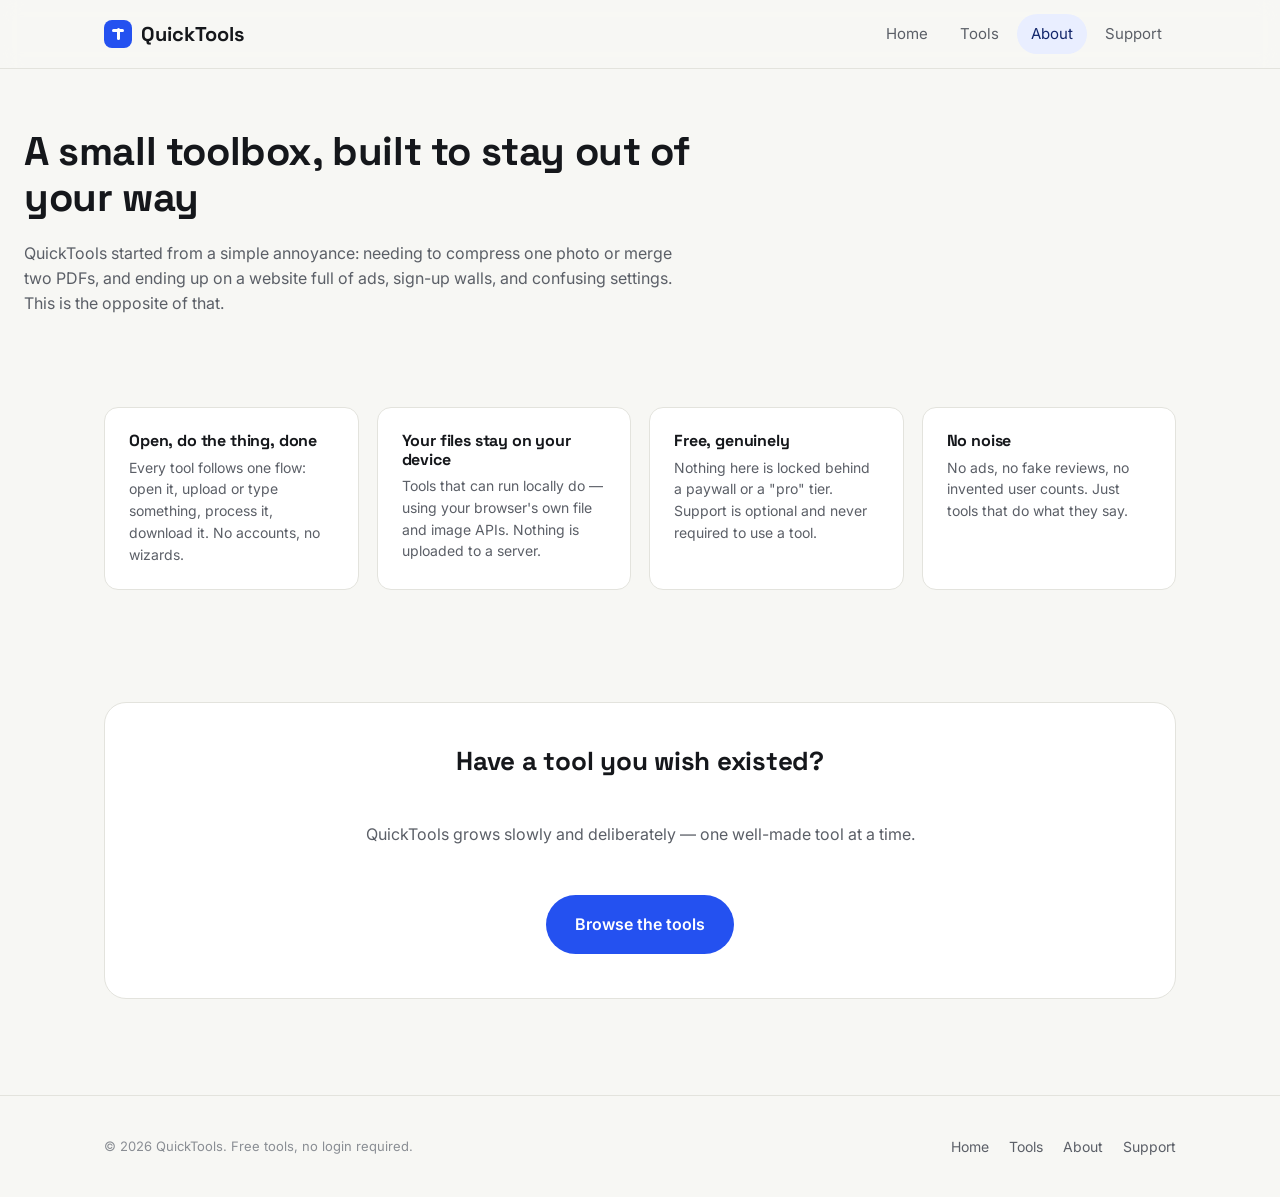
==== about.html @ b6b74f3a "Initial commit" ====
<!DOCTYPE html>
<html lang="en">
<head>
<meta charset="UTF-8">
<meta name="viewport" content="width=device-width, initial-scale=1.0">
<title>About — QuickTools</title>
<meta name="description" content="QuickTools is a free collection of simple, browser-based tools for everyday tasks. No login, no uploads, no ads.">
<link rel="preconnect" href="https://fonts.googleapis.com">
<link href="https://fonts.googleapis.com/css2?family=Space+Grotesk:wght@500;700&family=Inter:wght@400;500;600;700&display=swap" rel="stylesheet">
<link rel="stylesheet" href="css/style.css">
</head>
<body>

<header class="site-header">
  <div class="wrap">
    <a href="index.html" class="logo">
      <span class="logo-mark" aria-hidden="true"></span>
      QuickTools
    </a>
    <nav class="main-nav" id="mainNav" aria-label="Primary">
      <a href="index.html">Home</a>
      <a href="tools.html">Tools</a>
      <a href="about.html" aria-current="page">About</a>
      <a href="support.html">Support</a>
    </nav>
    <button class="nav-toggle" aria-label="Toggle menu" aria-expanded="false" aria-controls="mainNav">
      <span></span>
    </button>
  </div>
</header>

<main>
  <section class="about-hero">
    <div class="wrap">
      <h1 style="font-size: clamp(28px, 4vw, 40px);">A small toolbox, built to stay out of your way</h1>
      <p class="lede" style="font-size: 16px;">QuickTools started from a simple annoyance: needing to compress one photo or merge two PDFs, and ending up on a website full of ads, sign-up walls, and confusing settings. This is the opposite of that.</p>
    </div>
  </section>

  <section>
    <div class="wrap">
      <div class="value-grid">
        <div class="value-card">
          <h3>Open, do the thing, done</h3>
          <p>Every tool follows one flow: open it, upload or type something, process it, download it. No accounts, no wizards.</p>
        </div>
        <div class="value-card">
          <h3>Your files stay on your device</h3>
          <p>Tools that can run locally do — using your browser's own file and image APIs. Nothing is uploaded to a server.</p>
        </div>
        <div class="value-card">
          <h3>Free, genuinely</h3>
          <p>Nothing here is locked behind a paywall or a "pro" tier. Support is optional and never required to use a tool.</p>
        </div>
        <div class="value-card">
          <h3>No noise</h3>
          <p>No ads, no fake reviews, no invented user counts. Just tools that do what they say.</p>
        </div>
      </div>
    </div>
  </section>

  <section>
    <div class="wrap">
      <div class="strip center">
        <h2>Have a tool you wish existed?</h2>
        <p>QuickTools grows slowly and deliberately — one well-made tool at a time.</p>
        <a href="tools.html" class="btn btn-primary btn-lg">Browse the tools</a>
      </div>
    </div>
  </section>
</main>

<footer class="site-footer">
  <div class="wrap">
    <div class="copy">© 2026 QuickTools. Free tools, no login required.</div>
    <nav aria-label="Footer">
      <a href="index.html">Home</a>
      <a href="tools.html">Tools</a>
      <a href="about.html">About</a>
      <a href="support.html">Support</a>
    </nav>
  </div>
</footer>

<script src="js/main.js"></script>
</body>
</html>
---- css/style.css ----
/* ==========================================================================
   QuickTools — design tokens
   ========================================================================== */

:root {
  /* color */
  --bg: #F7F7F4;
  --surface: #FFFFFF;
  --surface-sunken: #F0F0EC;
  --ink: #15171B;
  --ink-soft: #5B5F67;
  --ink-faint: #8A8E94;
  --border: #E3E3DD;
  --border-strong: #CFCFC6;
  --accent: #2451F0;
  --accent-ink: #12266B;
  --accent-soft: #E9EEFF;
  --good: #1E8E5A;
  --good-soft: #E7F5EC;
  --bad: #C0392B;
  --bad-soft: #FBEAE8;

  /* type */
  --font-display: "Space Grotesk", "Segoe UI", sans-serif;
  --font-body: "Inter", "Segoe UI", sans-serif;

  /* layout */
  --maxw: 1120px;
  --radius-sm: 8px;
  --radius: 14px;
  --radius-lg: 22px;
  --shadow-sm: 0 1px 2px rgba(21, 23, 27, 0.06);
  --shadow: 0 6px 24px rgba(21, 23, 27, 0.08);
}

@media (prefers-color-scheme: dark) {
  :root:not([data-theme="light"]) {
    --bg: #131417;
    --surface: #1B1D21;
    --surface-sunken: #202226;
    --ink: #F1F1EF;
    --ink-soft: #ABAFB6;
    --ink-faint: #75797F;
    --border: #2B2D32;
    --border-strong: #3A3D43;
    --accent: #5C82FF;
    --accent-ink: #DCE4FF;
    --accent-soft: #202744;
    --good: #4CC585;
    --good-soft: #16281F;
    --bad: #E5786A;
    --bad-soft: #2E1917;
  }
}

:root[data-theme="dark"] {
  --bg: #131417;
  --surface: #1B1D21;
  --surface-sunken: #202226;
  --ink: #F1F1EF;
  --ink-soft: #ABAFB6;
  --ink-faint: #75797F;
  --border: #2B2D32;
  --border-strong: #3A3D43;
  --accent: #5C82FF;
  --accent-ink: #DCE4FF;
  --accent-soft: #202744;
  --good: #4CC585;
  --good-soft: #16281F;
  --bad: #E5786A;
  --bad-soft: #2E1917;
}

/* ==========================================================================
   Reset & base
   ========================================================================== */

* { box-sizing: border-box; }
html { -webkit-text-size-adjust: 100%; }

body {
  margin: 0;
  background: var(--bg);
  color: var(--ink);
  font-family: var(--font-body);
  font-size: 16px;
  line-height: 1.55;
  -webkit-font-smoothing: antialiased;
}

img { max-width: 100%; display: block; }

h1, h2, h3, h4 {
  font-family: var(--font-display);
  color: var(--ink);
  line-height: 1.15;
  margin: 0 0 0.5em;
  letter-spacing: -0.01em;
}

p { margin: 0 0 1em; color: var(--ink-soft); }

a { color: inherit; text-decoration: none; }

button, input, select {
  font-family: inherit;
  font-size: inherit;
  color: inherit;
}

:focus-visible {
  outline: 2px solid var(--accent);
  outline-offset: 2px;
  border-radius: 4px;
}

@media (prefers-reduced-motion: reduce) {
  *, *::before, *::after {
    animation-duration: 0.001ms !important;
    transition-duration: 0.001ms !important;
  }
}

.wrap {
  max-width: var(--maxw);
  margin: 0 auto;
  padding: 0 24px;
}

.visually-hidden {
  position: absolute;
  width: 1px; height: 1px;
  overflow: hidden;
  clip: rect(0 0 0 0);
  white-space: nowrap;
}

/* ==========================================================================
   Header / nav
   ========================================================================== */

.site-header {
  position: sticky;
  top: 0;
  z-index: 40;
  background: color-mix(in srgb, var(--bg) 88%, transparent);
  backdrop-filter: blur(10px);
  border-bottom: 1px solid var(--border);
}

.site-header .wrap {
  display: flex;
  align-items: center;
  justify-content: space-between;
  height: 68px;
}

.logo {
  display: flex;
  align-items: center;
  gap: 9px;
  font-family: var(--font-display);
  font-weight: 700;
  font-size: 20px;
  color: var(--ink);
}

.logo-mark {
  width: 28px;
  height: 28px;
  border-radius: 8px;
  background: var(--accent);
  position: relative;
  flex-shrink: 0;
}
.logo-mark::before,
.logo-mark::after {
  content: "";
  position: absolute;
  background: var(--surface);
  border-radius: 2px;
}
.logo-mark::before { width: 12px; height: 3px; top: 9px; left: 8px; }
.logo-mark::after { width: 3px; height: 12px; top: 8px; left: 12.5px; }

.main-nav {
  display: flex;
  align-items: center;
  gap: 4px;
}

.main-nav a {
  padding: 8px 14px;
  border-radius: 999px;
  font-size: 15px;
  color: var(--ink-soft);
  transition: background 0.15s ease, color 0.15s ease;
}
.main-nav a:hover { background: var(--surface-sunken); color: var(--ink); }
.main-nav a[aria-current="page"] { color: var(--accent-ink); background: var(--accent-soft); }

.nav-toggle {
  display: none;
  width: 40px;
  height: 40px;
  border-radius: 10px;
  border: 1px solid var(--border);
  background: var(--surface);
  align-items: center;
  justify-content: center;
  cursor: pointer;
}
.nav-toggle span,
.nav-toggle span::before,
.nav-toggle span::after {
  content: "";
  display: block;
  width: 18px;
  height: 2px;
  background: var(--ink);
  position: relative;
  transition: transform 0.2s ease, opacity 0.2s ease;
}
.nav-toggle span::before { position: absolute; top: -6px; }
.nav-toggle span::after { position: absolute; top: 6px; }

@media (max-width: 760px) {
  .main-nav {
    position: fixed;
    inset: 68px 0 0 0;
    background: var(--bg);
    flex-direction: column;
    align-items: stretch;
    gap: 0;
    padding: 12px 20px;
    transform: translateY(-8px);
    opacity: 0;
    pointer-events: none;
    transition: opacity 0.18s ease, transform 0.18s ease;
    border-top: 1px solid var(--border);
  }
  .main-nav.open {
    opacity: 1;
    transform: translateY(0);
    pointer-events: auto;
  }
  .main-nav a {
    padding: 16px 8px;
    border-bottom: 1px solid var(--border);
    border-radius: 0;
    font-size: 17px;
  }
  .nav-toggle { display: flex; }
  .nav-toggle[aria-expanded="true"] span { background: transparent; }
  .nav-toggle[aria-expanded="true"] span::before { transform: rotate(45deg) translate(4px, 5px); }
  .nav-toggle[aria-expanded="true"] span::after { transform: rotate(-45deg) translate(4px, -5px); }
}

/* ==========================================================================
   Buttons
   ========================================================================== */

.btn {
  display: inline-flex;
  align-items: center;
  justify-content: center;
  gap: 8px;
  padding: 13px 22px;
  border-radius: 999px;
  border: 1px solid transparent;
  font-weight: 600;
  font-size: 15px;
  cursor: pointer;
  transition: transform 0.12s ease, background 0.15s ease, border-color 0.15s ease;
  white-space: nowrap;
}
.btn:active { transform: scale(0.98); }

.btn-primary {
  background: var(--accent);
  color: #fff;
}
.btn-primary:hover { background: var(--accent-ink); }
.btn-primary:disabled {
  background: var(--border-strong);
  color: var(--ink-faint);
  cursor: not-allowed;
  transform: none;
}

.btn-secondary {
  background: var(--surface);
  border-color: var(--border-strong);
  color: var(--ink);
}
.btn-secondary:hover { background: var(--surface-sunken); }

.btn-ghost {
  background: transparent;
  color: var(--ink-soft);
}
.btn-ghost:hover { color: var(--ink); background: var(--surface-sunken); }

.btn-block { width: 100%; }
.btn-lg { padding: 16px 28px; font-size: 16px; }

/* ==========================================================================
   Hero
   ========================================================================== */

.hero {
  padding: 76px 0 56px;
}
.hero-eyebrow {
  font-size: 15px;
  color: var(--accent-ink);
  font-weight: 600;
  margin-bottom: 14px;
}
.hero h1 {
  font-size: clamp(36px, 6vw, 58px);
  max-width: 15ch;
}
.hero .lede {
  font-size: 19px;
  max-width: 46ch;
  margin-top: 14px;
}

.search-shell {
  margin-top: 32px;
  max-width: 640px;
}
.search-box {
  display: flex;
  align-items: center;
  gap: 10px;
  background: var(--surface);
  border: 1.5px solid var(--border-strong);
  border-radius: 999px;
  padding: 6px 6px 6px 20px;
  box-shadow: var(--shadow-sm);
  transition: border-color 0.15s ease, box-shadow 0.15s ease;
}
.search-box:focus-within {
  border-color: var(--accent);
  box-shadow: 0 0 0 4px var(--accent-soft);
}
.search-box svg { flex-shrink: 0; color: var(--ink-faint); }
.search-box input {
  border: none;
  outline: none;
  background: transparent;
  flex: 1;
  padding: 12px 0;
  font-size: 16px;
}
.search-box input::placeholder { color: var(--ink-faint); }
.search-box .btn { flex-shrink: 0; }

.search-results {
  margin-top: 10px;
  background: var(--surface);
  border: 1px solid var(--border);
  border-radius: var(--radius);
  overflow: hidden;
  box-shadow: var(--shadow);
  display: none;
}
.search-results.open { display: block; }
.search-results a {
  display: flex;
  align-items: center;
  gap: 12px;
  padding: 14px 18px;
  border-bottom: 1px solid var(--border);
  font-size: 15px;
}
.search-results a:last-child { border-bottom: none; }
.search-results a:hover { background: var(--surface-sunken); }
.search-results .sr-name { font-weight: 600; }
.search-results .sr-desc { color: var(--ink-faint); font-size: 13px; }
.search-results .empty { padding: 18px; color: var(--ink-faint); font-size: 14px; }

/* ==========================================================================
   Sections
   ========================================================================== */

section { padding: 56px 0; }
.section-head {
  display: flex;
  align-items: flex-end;
  justify-content: space-between;
  gap: 20px;
  margin-bottom: 28px;
  flex-wrap: wrap;
}
.section-head h2 { font-size: 28px; margin: 0; }
.section-head p { margin: 6px 0 0; }

/* ==========================================================================
   Tool cards
   ========================================================================== */

.tool-grid {
  display: grid;
  grid-template-columns: repeat(auto-fill, minmax(240px, 1fr));
  gap: 16px;
}

.tool-card {
  display: block;
  background: var(--surface);
  border: 1px solid var(--border);
  border-radius: var(--radius);
  padding: 22px;
  transition: border-color 0.15s ease, transform 0.15s ease, box-shadow 0.15s ease;
}
.tool-card:hover {
  border-color: var(--border-strong);
  transform: translateY(-2px);
  box-shadow: var(--shadow);
}
.tool-icon {
  width: 42px;
  height: 42px;
  border-radius: 11px;
  background: var(--accent-soft);
  color: var(--accent-ink);
  display: flex;
  align-items: center;
  justify-content: center;
  margin-bottom: 16px;
}
.tool-card h3 {
  font-size: 17px;
  margin-bottom: 5px;
}
.tool-card p {
  font-size: 14px;
  margin: 0;
  color: var(--ink-faint);
}
.tool-card .tool-cat {
  display: inline-block;
  margin-top: 12px;
  font-size: 12px;
  color: var(--ink-faint);
  border-top: 1px solid var(--border);
  padding-top: 12px;
  width: 100%;
}

/* ==========================================================================
   Privacy / support strips
   ========================================================================== */

.strip {
  background: var(--surface);
  border: 1px solid var(--border);
  border-radius: var(--radius-lg);
  padding: 44px;
  display: grid;
  grid-template-columns: 1fr 1fr;
  gap: 32px;
  align-items: center;
}
.strip.center { grid-template-columns: 1fr; text-align: center; justify-items: center; }
.strip h2 { font-size: 26px; }
.strip-badge {
  display: inline-flex;
  align-items: center;
  gap: 8px;
  background: var(--good-soft);
  color: var(--good);
  font-size: 13px;
  font-weight: 600;
  padding: 7px 14px;
  border-radius: 999px;
  margin-bottom: 14px;
}
.strip-visual {
  aspect-ratio: 4/3;
  border-radius: var(--radius);
  background:
    linear-gradient(135deg, var(--accent-soft), transparent 60%),
    var(--surface-sunken);
  border: 1px solid var(--border);
  position: relative;
  overflow: hidden;
}
.strip-visual .device {
  position: absolute;
  inset: 16%;
  background: var(--surface);
  border: 1px solid var(--border);
  border-radius: 10px;
  box-shadow: var(--shadow);
}
.strip-visual .device::before {
  content: "";
  position: absolute;
  top: 14px; left: 14px; right: 14px;
  height: 8px;
  border-radius: 4px;
  background: var(--accent-soft);
}
.strip-visual .device::after {
  content: "";
  position: absolute;
  top: 32px; left: 14px;
  width: 40%; height: 8px;
  border-radius: 4px;
  background: var(--border);
}

@media (max-width: 760px) {
  .strip { grid-template-columns: 1fr; padding: 28px; }
}

/* ==========================================================================
   Footer
   ========================================================================== */

.site-footer {
  border-top: 1px solid var(--border);
  padding: 40px 0;
  margin-top: 40px;
}
.site-footer .wrap {
  display: flex;
  align-items: center;
  justify-content: space-between;
  gap: 16px;
  flex-wrap: wrap;
}
.site-footer nav { display: flex; gap: 20px; }
.site-footer nav a { color: var(--ink-soft); font-size: 14px; }
.site-footer nav a:hover { color: var(--ink); }
.site-footer .copy { color: var(--ink-faint); font-size: 13px; }

/* ==========================================================================
   Tools directory page
   ========================================================================== */

.directory-controls {
  display: flex;
  flex-direction: column;
  gap: 16px;
  margin-bottom: 30px;
}
.filter-row {
  display: flex;
  gap: 8px;
  flex-wrap: wrap;
}
.filter-chip {
  padding: 9px 16px;
  border-radius: 999px;
  border: 1px solid var(--border-strong);
  background: var(--surface);
  font-size: 14px;
  font-weight: 500;
  cursor: pointer;
  color: var(--ink-soft);
  transition: all 0.15s ease;
}
.filter-chip:hover { border-color: var(--accent); }
.filter-chip.active {
  background: var(--ink);
  border-color: var(--ink);
  color: var(--surface);
}
.dir-search {
  display: flex;
  align-items: center;
  gap: 10px;
  background: var(--surface);
  border: 1px solid var(--border-strong);
  border-radius: var(--radius-sm);
  padding: 12px 16px;
  max-width: 420px;
}
.dir-search svg { color: var(--ink-faint); flex-shrink: 0; }
.dir-search input {
  border: none; outline: none; background: transparent; flex: 1; font-size: 15px;
}

.empty-state {
  text-align: center;
  padding: 60px 20px;
  color: var(--ink-faint);
  display: none;
}
.empty-state.show { display: block; }
.empty-state .glyph {
  width: 52px; height: 52px;
  margin: 0 auto 16px;
  border-radius: 14px;
  background: var(--surface-sunken);
  display: flex; align-items: center; justify-content: center;
  color: var(--ink-faint);
}

/* ==========================================================================
   Tool page layout
   ========================================================================== */

.tool-page-header {
  padding: 44px 0 8px;
}
.breadcrumb {
  font-size: 14px;
  color: var(--ink-faint);
  margin-bottom: 14px;
}
.breadcrumb a { color: var(--ink-soft); }
.breadcrumb a:hover { color: var(--accent-ink); }
.tool-page-header h1 { font-size: 32px; }
.tool-page-header .lede { color: var(--ink-soft); max-width: 60ch; }

.tool-shell {
  padding: 24px 0 80px;
}

.panel {
  background: var(--surface);
  border: 1px solid var(--border);
  border-radius: var(--radius-lg);
  padding: 32px;
}

@media (max-width: 640px) {
  .panel { padding: 20px; border-radius: var(--radius); }
}

.dropzone {
  border: 1.5px dashed var(--border-strong);
  border-radius: var(--radius);
  padding: 48px 24px;
  text-align: center;
  cursor: pointer;
  transition: border-color 0.15s ease, background 0.15s ease;
}
.dropzone:hover, .dropzone.drag { border-color: var(--accent); background: var(--accent-soft); }
.dropzone .dz-icon {
  width: 52px; height: 52px;
  margin: 0 auto 16px;
  border-radius: 14px;
  background: var(--accent-soft);
  color: var(--accent-ink);
  display: flex; align-items: center; justify-content: center;
}
.dropzone h3 { font-size: 17px; margin-bottom: 4px; }
.dropzone p { font-size: 14px; margin-bottom: 18px; }
.dropzone input[type="file"] { display: none; }

.step-title {
  font-size: 13px;
  font-weight: 600;
  color: var(--ink-faint);
  margin-bottom: 12px;
}

.file-list {
  display: flex;
  flex-direction: column;
  gap: 8px;
  margin: 18px 0;
}
.file-row {
  display: flex;
  align-items: center;
  gap: 12px;
  padding: 10px 12px;
  border: 1px solid var(--border);
  border-radius: var(--radius-sm);
  background: var(--surface-sunken);
}
.file-row .thumb {
  width: 40px; height: 40px;
  border-radius: 8px;
  object-fit: cover;
  flex-shrink: 0;
  background: var(--surface);
  border: 1px solid var(--border);
}
.file-row .fmeta { flex: 1; min-width: 0; }
.file-row .fname {
  font-size: 14px; font-weight: 500;
  white-space: nowrap; overflow: hidden; text-overflow: ellipsis;
}
.file-row .fsize { font-size: 12px; color: var(--ink-faint); }
.file-row .fbtns { display: flex; gap: 4px; flex-shrink: 0; }
.icon-btn {
  width: 32px; height: 32px;
  border-radius: 8px;
  border: 1px solid var(--border);
  background: var(--surface);
  display: flex; align-items: center; justify-content: center;
  cursor: pointer;
  color: var(--ink-soft);
  transition: background 0.15s ease;
}
.icon-btn:hover { background: var(--bg); color: var(--ink); }

.preview-compare {
  display: grid;
  grid-template-columns: 1fr 1fr;
  gap: 16px;
  margin: 20px 0;
}
.preview-box {
  border: 1px solid var(--border);
  border-radius: var(--radius);
  overflow: hidden;
  background: var(--surface-sunken);
}
.preview-box img {
  width: 100%;
  height: 220px;
  object-fit: contain;
  background:
    repeating-conic-gradient(var(--bg) 0% 25%, transparent 0% 50%) 50% / 16px 16px;
}
.preview-box .pb-label {
  display: flex;
  justify-content: space-between;
  padding: 10px 14px;
  font-size: 13px;
  border-top: 1px solid var(--border);
  background: var(--surface);
}
.preview-box .pb-label strong { color: var(--ink); }
@media (max-width: 640px) {
  .preview-compare { grid-template-columns: 1fr; }
}

.field-row {
  display: flex;
  gap: 16px;
  align-items: flex-end;
  flex-wrap: wrap;
  margin: 18px 0;
}
.field {
  display: flex;
  flex-direction: column;
  gap: 6px;
}
.field label {
  font-size: 13px;
  font-weight: 600;
  color: var(--ink-soft);
}
.field input[type="number"],
.field input[type="text"],
.field input[type="url"],
.field select,
.field textarea {
  border: 1px solid var(--border-strong);
  border-radius: var(--radius-sm);
  padding: 11px 13px;
  font-size: 15px;
  background: var(--surface);
  min-width: 0;
}
.field input:focus, .field select:focus, .field textarea:focus {
  border-color: var(--accent);
  outline: none;
  box-shadow: 0 0 0 3px var(--accent-soft);
}
.field-inline {
  display: flex;
  align-items: center;
  gap: 8px;
  font-size: 14px;
  color: var(--ink-soft);
  cursor: pointer;
}

.range-field { flex: 1; min-width: 220px; }
.range-field input[type="range"] {
  width: 100%;
  accent-color: var(--accent);
}
.range-field .range-top {
  display: flex;
  justify-content: space-between;
  font-size: 13px;
  color: var(--ink-soft);
  margin-bottom: 6px;
}

.preset-row {
  display: flex;
  gap: 8px;
  flex-wrap: wrap;
}
.preset-chip {
  padding: 7px 13px;
  border-radius: 999px;
  border: 1px solid var(--border-strong);
  background: var(--surface);
  font-size: 13px;
  cursor: pointer;
  color: var(--ink-soft);
}
.preset-chip:hover, .preset-chip.active { border-color: var(--accent); color: var(--accent-ink); background: var(--accent-soft); }

details.more-options {
  margin: 18px 0;
  border: 1px solid var(--border);
  border-radius: var(--radius-sm);
  padding: 4px 16px;
}
details.more-options summary {
  cursor: pointer;
  padding: 12px 0;
  font-size: 14px;
  font-weight: 600;
  color: var(--ink-soft);
  list-style: none;
  display: flex;
  align-items: center;
  gap: 8px;
}
details.more-options summary::-webkit-details-marker { display: none; }
details.more-options summary::before {
  content: "";
  width: 8px; height: 8px;
  border-right: 2px solid var(--ink-faint);
  border-bottom: 2px solid var(--ink-faint);
  transform: rotate(-45deg);
  transition: transform 0.15s ease;
}
details.more-options[open] summary::before { transform: rotate(45deg); }
details.more-options .more-body { padding-bottom: 16px; }

.actions-row {
  display: flex;
  gap: 12px;
  margin-top: 22px;
  flex-wrap: wrap;
}

.result-banner {
  display: none;
  align-items: center;
  gap: 14px;
  background: var(--good-soft);
  color: var(--good);
  border-radius: var(--radius-sm);
  padding: 14px 18px;
  font-size: 14px;
  font-weight: 500;
  margin: 18px 0;
}
.result-banner.show { display: flex; }
.result-banner .rb-num { font-family: var(--font-display); font-size: 18px; font-weight: 700; }

.error-banner {
  display: none;
  align-items: center;
  gap: 12px;
  background: var(--bad-soft);
  color: var(--bad);
  border-radius: var(--radius-sm);
  padding: 14px 18px;
  font-size: 14px;
  margin: 18px 0;
}
.error-banner.show { display: flex; }

.progress-line {
  display: none;
  align-items: center;
  gap: 12px;
  padding: 14px 0;
  font-size: 14px;
  color: var(--ink-soft);
}
.progress-line.show { display: flex; }
.spinner {
  width: 18px; height: 18px;
  border: 2px solid var(--border);
  border-top-color: var(--accent);
  border-radius: 50%;
  animation: spin 0.7s linear infinite;
  flex-shrink: 0;
}
@keyframes spin { to { transform: rotate(360deg); } }

.reorder-hint {
  font-size: 13px;
  color: var(--ink-faint);
  margin-top: -8px;
  margin-bottom: 14px;
}

.qr-layout {
  display: grid;
  grid-template-columns: 1.1fr 0.9fr;
  gap: 32px;
}
@media (max-width: 760px) {
  .qr-layout { grid-template-columns: 1fr; }
}
.qr-preview-wrap {
  display: flex;
  flex-direction: column;
  align-items: center;
  justify-content: center;
  background: var(--surface-sunken);
  border: 1px solid var(--border);
  border-radius: var(--radius);
  padding: 32px;
  gap: 18px;
  min-height: 320px;
}
#qrCanvasHost {
  background: #fff;
  padding: 16px;
  border-radius: 12px;
  box-shadow: var(--shadow-sm);
}
.tab-row {
  display: flex;
  gap: 6px;
  background: var(--surface-sunken);
  border-radius: 999px;
  padding: 4px;
  margin-bottom: 20px;
  width: fit-content;
}
.tab-btn {
  padding: 9px 18px;
  border-radius: 999px;
  border: none;
  background: transparent;
  font-size: 14px;
  font-weight: 600;
  color: var(--ink-soft);
  cursor: pointer;
}
.tab-btn.active { background: var(--surface); color: var(--ink); box-shadow: var(--shadow-sm); }
.tab-panel { display: none; }
.tab-panel.active { display: block; }

/* ==========================================================================
   Support page
   ========================================================================== */

.support-layout {
  display: grid;
  grid-template-columns: 0.95fr 1.05fr;
  gap: 40px;
  align-items: start;
}
@media (max-width: 820px) {
  .support-layout { grid-template-columns: 1fr; }
}
.qr-card {
  background: var(--surface);
  border: 1px solid var(--border);
  border-radius: var(--radius-lg);
  padding: 28px;
  text-align: center;
}
.qr-card img.qr-img {
  width: 100%;
  max-width: 280px;
  margin: 0 auto 18px;
  border-radius: var(--radius-sm);
  border: 1px solid var(--border);
}
.upi-id-row {
  display: flex;
  align-items: center;
  gap: 8px;
  background: var(--surface-sunken);
  border: 1px solid var(--border);
  border-radius: 999px;
  padding: 6px 6px 6px 18px;
  justify-content: space-between;
  margin: 16px auto 0;
  max-width: 320px;
}
.upi-id-row code { font-size: 14px; color: var(--ink); }
.amount-row {
  display: flex;
  gap: 8px;
  justify-content: center;
  flex-wrap: wrap;
  margin: 20px 0 14px;
}
.amount-chip {
  padding: 10px 18px;
  border-radius: 999px;
  border: 1px solid var(--border-strong);
  background: var(--surface);
  font-weight: 600;
  cursor: pointer;
  font-size: 14px;
}
.amount-chip.active { background: var(--accent); border-color: var(--accent); color: #fff; }
.amount-custom {
  display: flex;
  align-items: center;
  gap: 6px;
  border: 1px solid var(--border-strong);
  border-radius: 999px;
  padding: 4px 4px 4px 14px;
}
.amount-custom input {
  border: none; outline: none; width: 70px; font-size: 14px; background: transparent;
}
.disclaimer-note {
  font-size: 12.5px;
  color: var(--ink-faint);
  margin-top: 18px;
  line-height: 1.5;
}
.why-support-list {
  display: flex;
  flex-direction: column;
  gap: 18px;
}
.why-item { display: flex; gap: 14px; }
.why-item .wi-mark {
  width: 34px; height: 34px;
  border-radius: 10px;
  background: var(--accent-soft);
  color: var(--accent-ink);
  display: flex; align-items: center; justify-content: center;
  flex-shrink: 0;
}
.why-item h3 { font-size: 16px; margin-bottom: 3px; }
.why-item p { font-size: 14px; margin: 0; }

/* ==========================================================================
   About page
   ========================================================================== */

.about-hero { padding: 60px 0 20px; max-width: 720px; }
.value-grid {
  display: grid;
  grid-template-columns: repeat(auto-fit, minmax(220px, 1fr));
  gap: 18px;
}
.value-card {
  background: var(--surface);
  border: 1px solid var(--border);
  border-radius: var(--radius);
  padding: 24px;
}
.value-card h3 { font-size: 16px; margin-bottom: 6px; }
.value-card p { font-size: 14px; margin: 0; }

/* toast */
.toast {
  position: fixed;
  bottom: 24px;
  left: 50%;
  transform: translateX(-50%) translateY(20px);
  background: var(--ink);
  color: var(--bg);
  padding: 12px 20px;
  border-radius: 999px;
  font-size: 14px;
  font-weight: 500;
  opacity: 0;
  pointer-events: none;
  transition: opacity 0.2s ease, transform 0.2s ease;
  z-index: 100;
}
.toast.show {
  opacity: 1;
  transform: translateX(-50%) translateY(0);
}
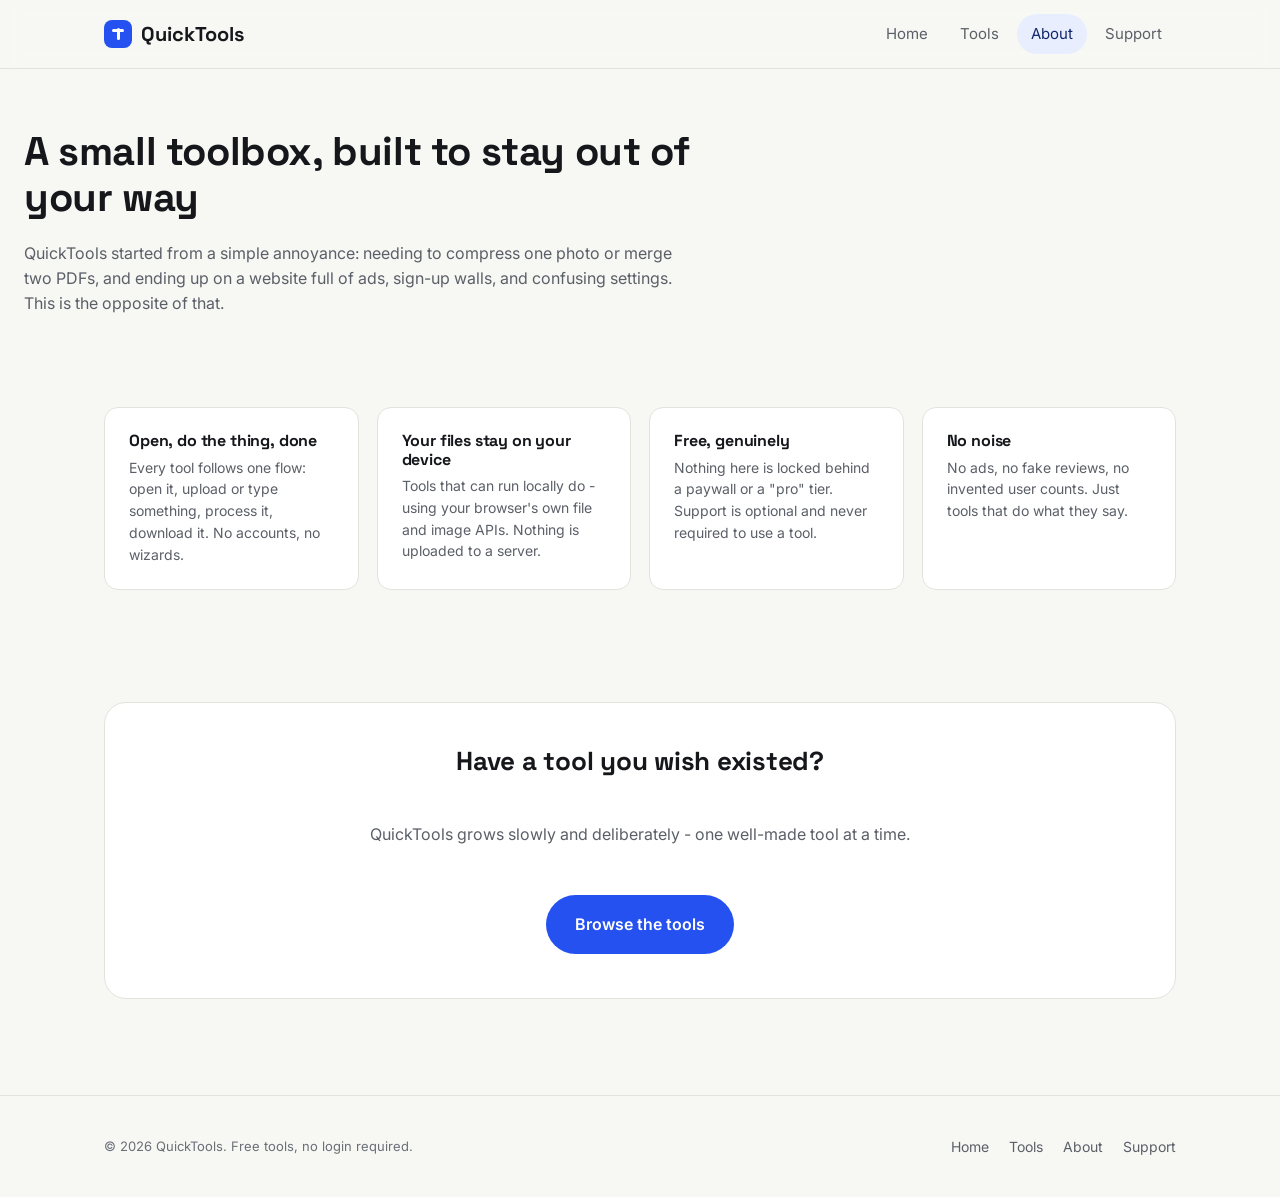
==== commit 38d7c298: "Update QuickTools features and mobile UI" ====
--- a/about.html
+++ b/about.html
@@ -3,7 +3,8 @@
 <head>
 <meta charset="UTF-8">
 <meta name="viewport" content="width=device-width, initial-scale=1.0">
-<title>About — QuickTools</title>
+<meta name="color-scheme" content="light dark">
+<title>About - QuickTools</title>
 <meta name="description" content="QuickTools is a free collection of simple, browser-based tools for everyday tasks. No login, no uploads, no ads.">
 <link rel="preconnect" href="https://fonts.googleapis.com">
 <link href="https://fonts.googleapis.com/css2?family=Space+Grotesk:wght@500;700&family=Inter:wght@400;500;600;700&display=swap" rel="stylesheet">
@@ -46,7 +47,7 @@
         </div>
         <div class="value-card">
           <h3>Your files stay on your device</h3>
-          <p>Tools that can run locally do — using your browser's own file and image APIs. Nothing is uploaded to a server.</p>
+          <p>Tools that can run locally do - using your browser's own file and image APIs. Nothing is uploaded to a server.</p>
         </div>
         <div class="value-card">
           <h3>Free, genuinely</h3>
@@ -64,7 +65,7 @@
     <div class="wrap">
       <div class="strip center">
         <h2>Have a tool you wish existed?</h2>
-        <p>QuickTools grows slowly and deliberately — one well-made tool at a time.</p>
+        <p>QuickTools grows slowly and deliberately - one well-made tool at a time.</p>
         <a href="tools.html" class="btn btn-primary btn-lg">Browse the tools</a>
       </div>
     </div>
--- a/css/style.css
+++ b/css/style.css
@@ -1,15 +1,17 @@
 /* ==========================================================================
-   QuickTools — design tokens
+   QuickTools - design tokens
    ========================================================================== */
 
 :root {
+  color-scheme: light dark;
+
   /* color */
   --bg: #F7F7F4;
   --surface: #FFFFFF;
   --surface-sunken: #F0F0EC;
   --ink: #15171B;
   --ink-soft: #5B5F67;
-  --ink-faint: #8A8E94;
+  --ink-faint: #6B6F77;
   --border: #E3E3DD;
   --border-strong: #CFCFC6;
   --accent: #2451F0;
@@ -143,9 +145,19 @@
   position: sticky;
   top: 0;
   z-index: 40;
+  border-bottom: 1px solid var(--border);
+  /* No backdrop-filter directly on this element: a filter/backdrop-filter
+     here would make it the containing block for fixed-position descendants
+     (like the mobile .main-nav overlay), breaking full-viewport coverage.
+     The blur lives on ::before instead, which has no positioned children. */
+}
+.site-header::before {
+  content: "";
+  position: absolute;
+  inset: 0;
+  z-index: -1;
   background: color-mix(in srgb, var(--bg) 88%, transparent);
   backdrop-filter: blur(10px);
-  border-bottom: 1px solid var(--border);
 }
 
 .site-header .wrap {
@@ -228,11 +240,13 @@
   .main-nav {
     position: fixed;
     inset: 68px 0 0 0;
+    z-index: 39;
     background: var(--bg);
     flex-direction: column;
     align-items: stretch;
     gap: 0;
     padding: 12px 20px;
+    overflow-y: auto;
     transform: translateY(-8px);
     opacity: 0;
     pointer-events: none;
@@ -351,6 +365,7 @@
   border: none;
   outline: none;
   background: transparent;
+  color: var(--ink);
   flex: 1;
   padding: 12px 0;
   font-size: 16px;
@@ -381,6 +396,16 @@
 .search-results .sr-name { font-weight: 600; }
 .search-results .sr-desc { color: var(--ink-faint); font-size: 13px; }
 .search-results .empty { padding: 18px; color: var(--ink-faint); font-size: 14px; }
+
+@media (max-width: 460px) {
+  .search-box {
+    flex-wrap: wrap;
+    border-radius: 20px;
+    padding: 14px 14px 14px 18px;
+  }
+  .search-box input { width: 100%; flex: 1 1 100%; padding: 6px 0; }
+  .search-box .btn { flex: 1 1 100%; margin-top: 8px; }
+}
 
 /* ==========================================================================
    Sections
@@ -583,8 +608,9 @@
 }
 .dir-search svg { color: var(--ink-faint); flex-shrink: 0; }
 .dir-search input {
-  border: none; outline: none; background: transparent; flex: 1; font-size: 15px;
-}
+  border: none; outline: none; background: transparent; color: var(--ink); flex: 1; font-size: 15px;
+}
+.dir-search input::placeholder { color: var(--ink-faint); }
 
 .empty-state {
   text-align: center;
@@ -763,7 +789,27 @@
   padding: 11px 13px;
   font-size: 15px;
   background: var(--surface);
+  color: var(--ink);
   min-width: 0;
+}
+.field input::placeholder,
+.field textarea::placeholder {
+  color: var(--ink-faint);
+  opacity: 1;
+}
+.field input:disabled,
+.field select:disabled,
+.field textarea:disabled {
+  color: var(--ink-faint);
+  background: var(--surface-sunken);
+  cursor: not-allowed;
+}
+.field input:-webkit-autofill,
+.field input:-webkit-autofill:hover,
+.field input:-webkit-autofill:focus {
+  -webkit-text-fill-color: var(--ink);
+  box-shadow: 0 0 0 1000px var(--surface) inset;
+  transition: background-color 9999s ease-in-out 0s;
 }
 .field input:focus, .field select:focus, .field textarea:focus {
   border-color: var(--accent);
@@ -783,6 +829,15 @@
 .range-field input[type="range"] {
   width: 100%;
   accent-color: var(--accent);
+}
+.range-field input[type="range"]:disabled {
+  opacity: 0.45;
+  cursor: not-allowed;
+}
+.field-note {
+  font-size: 12.5px;
+  color: var(--ink-faint);
+  margin: 6px 0 0;
 }
 .range-field .range-top {
   display: flex;
@@ -871,6 +926,19 @@
   margin: 18px 0;
 }
 .error-banner.show { display: flex; }
+
+.info-banner {
+  display: none;
+  align-items: center;
+  gap: 14px;
+  background: var(--accent-soft);
+  color: var(--accent-ink);
+  border-radius: var(--radius-sm);
+  padding: 14px 18px;
+  font-size: 14px;
+  margin: 18px 0;
+}
+.info-banner.show { display: flex; }
 
 .progress-line {
   display: none;
@@ -1013,8 +1081,9 @@
   padding: 4px 4px 4px 14px;
 }
 .amount-custom input {
-  border: none; outline: none; width: 70px; font-size: 14px; background: transparent;
-}
+  border: none; outline: none; width: 70px; font-size: 14px; background: transparent; color: var(--ink);
+}
+.amount-custom input::placeholder { color: var(--ink-faint); }
 .disclaimer-note {
   font-size: 12.5px;
   color: var(--ink-faint);
